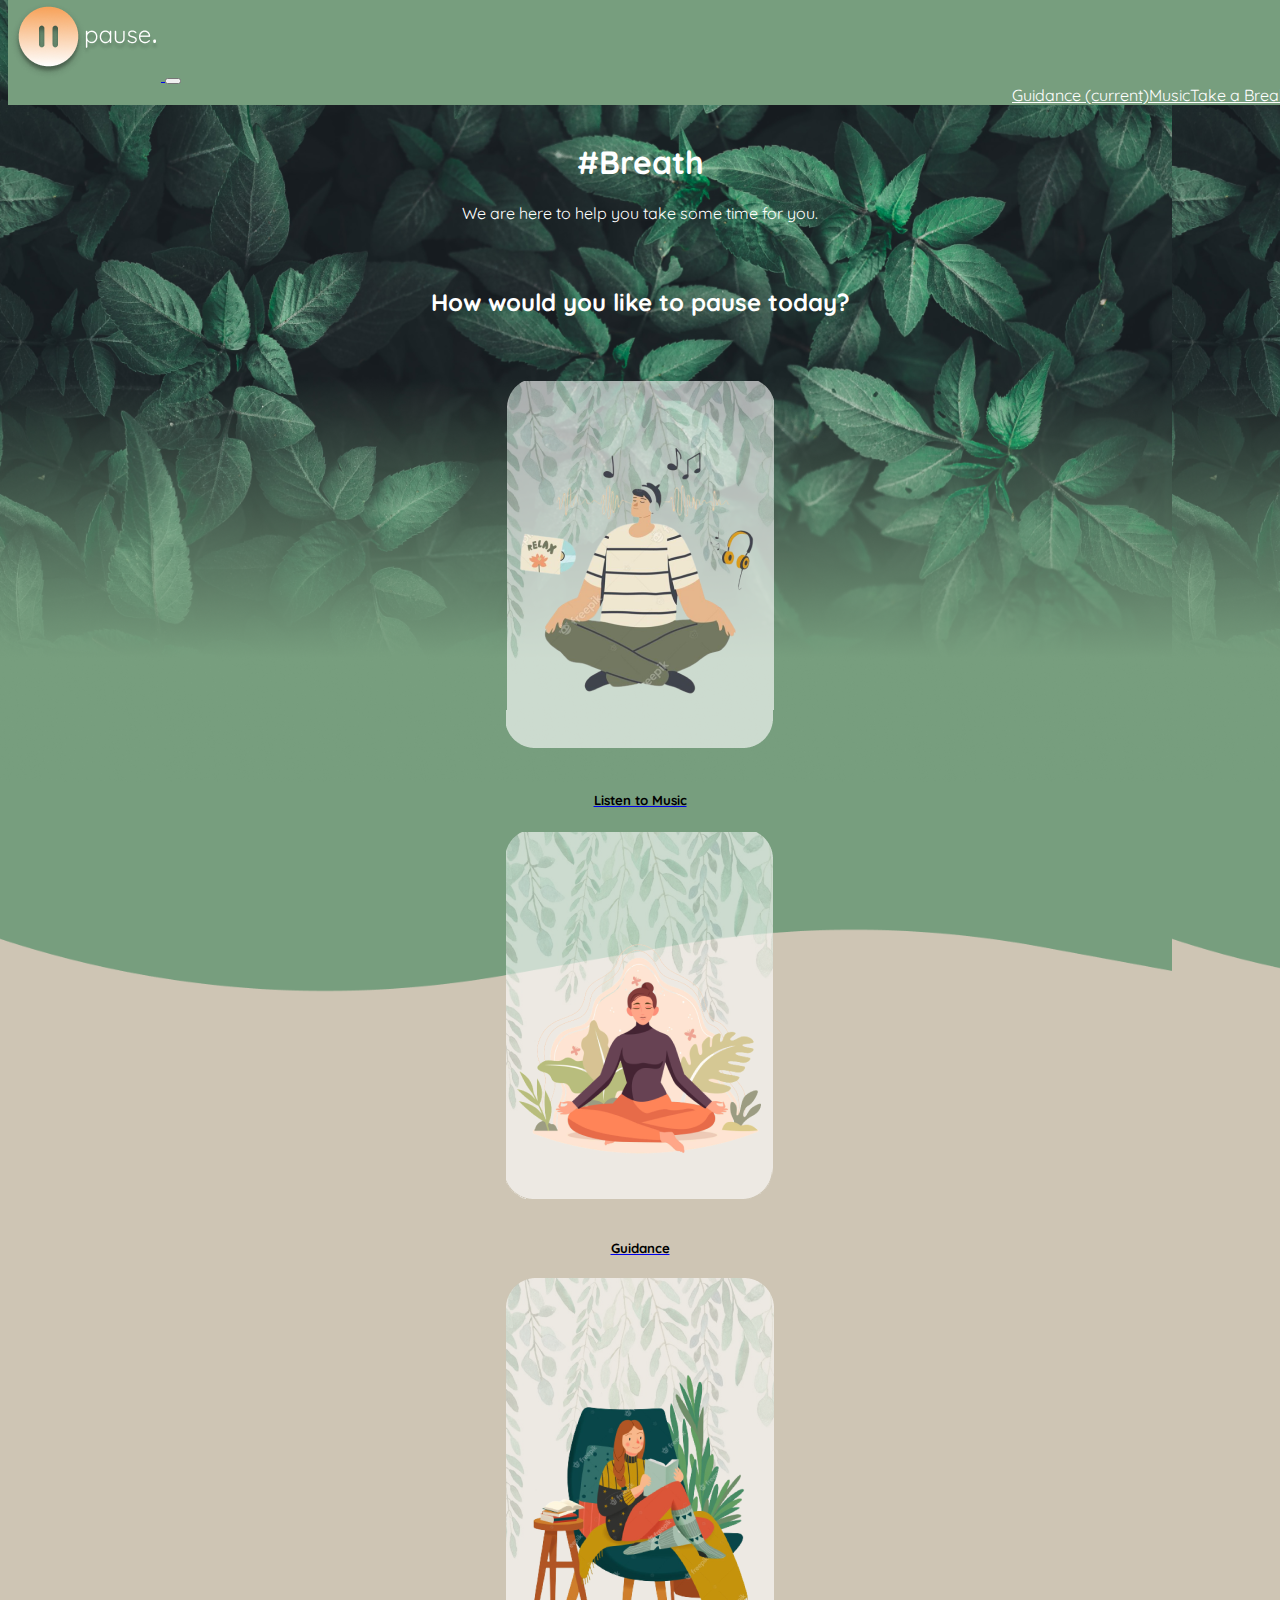
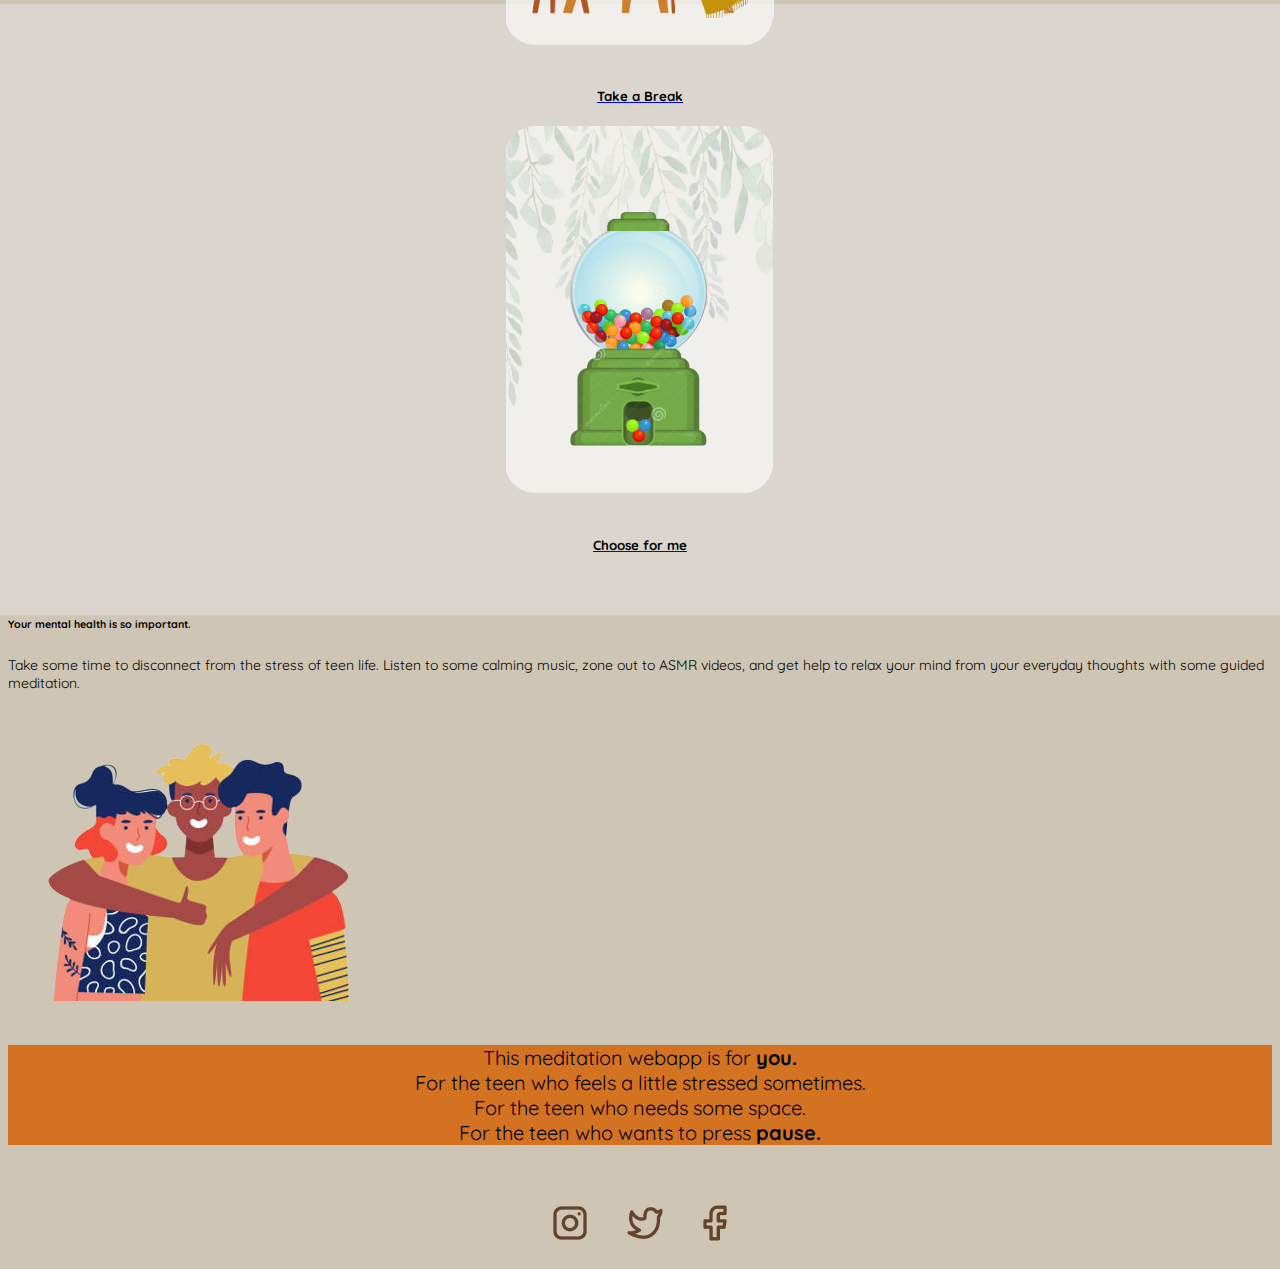
==== index.html @ 40119137 "push" ====
<!doctype html>
<html lang="en">
  <head>
    <!-- Required meta tags -->
    <meta charset="utf-8">
    <meta name="viewport" content="width=device-width, initial-scale=1, shrink-to-fit=no">

    <!-- Bootstrap CSS -->
    <link rel="stylesheet" href="https://cdn.jsdelivr.net/npm/bootstrap@4.6.1/dist/css/bootstrap.min.css" integrity="sha384-zCbKRCUGaJDkqS1kPbPd7TveP5iyJE0EjAuZQTgFLD2ylzuqKfdKlfG/eSrtxUkn" crossorigin="anonymous">

    <link rel="stylesheet" type="text/css" href="style.css">
    <title>Pause Meditation & Focus</title>
    
  </head>
  <body>
    <!--start Nav-->
<div class="sticky-top">
  <nav class="navbar navbar-expand-lg navbar-light bg-light">
   <a href="index.html"> <img src="images/LOGOIMAGE.png">
    <button class="navbar-toggler" type="button" data-toggle="collapse" data-target="#navbarNavAltMarkup" aria-controls="navbarNavAltMarkup" aria-expanded="false" aria-label="Toggle navigation">
  <span class="navbar-toggler-icon"></span>
    </button></a>
<div class="collapse navbar-collapse container-fluid" id="navbarNavAltMarkup">
  <div class="navbar-nav">
    <a class="nav-link active" href="guide.html">Guidance <span class="sr-only">(current)</span></a>
    <a class="nav-link" href="Miusic.html">Music</a>
    <a class="nav-link" href="TakeBreak.html">Take a Break</a>
  </div>
</div>
</nav>
</div>

<!--Fold-->

<div class="container">

          <section class="Featured">
              
        <div class="Hero">
             <div class="txtCenered">
            <h1>
               #Breath
           </h1>
           <p>
            We are here to help you take 
            some time for you.
           </p>
      
        <div class="FeaturedTitle">
           <h2 class="TitleText">
            How would you like to pause today?
           </h2>
        </div>
    </div>

    <div class="card-deck txtCenered">
       <div class="card ">
         <a href="Miusic.html"> <img src="images/ListenToMusic.png" class="card-img-top" alt="...">
                    <h5 class="card-title">Listen to Music</h5>
                </a> 
    </div>
        <div class="card">
         <a href="guide.html"> <img src="images/Guidance.png" class="card-img-top" alt="...">
          <h5 class="card-title">Guidance</h5>
        </a>
       </div>
       <div class="card">
       <a href="TakeBreak.html"> <img src="images/TakeaBreak.png" class="card-img-top" alt="...">
         <h5 class="card-title">Take a Break</h5>
        </a>
      </div>


        <div class="card">
           <a href="gumbleMachine.html"> <img src="images/Gumball.png" class="card-img-top" alt="...">
             <h5 class="card-title">Choose for me</h5>
            </a>
          </div>
      </div>
  </div>
</div>

<!--footer-->

<div class="container">
    <div class="row">
      <div class="col"> <h6 class="card-text">Your mental health is so important. 
    </h6>
<p class="card-text txtcardy"> 
Take some time to disconnect from the stress of teen life.
Listen to some calming music, zone out to ASMR videos, 
and get help to relax your mind from your everyday thoughts 
with some guided meditation.
 </p></div>
      <div class="col"><img src="images/FriendsHuggingFooter.png" alt="..."></div>

    </div>
  </div>


 <br>
<div class="naranja">
   <p> This meditation webapp is for <b> you.</b> <br>
    For the teen who feels a little stressed sometimes. <br>
    For the teen who needs some space. <br>
    For the teen who wants to press <b>pause.</b> <br></p>

</div>

<br>
<!--Footer links-->

        <div class="footerlinks">   
        
            <div>
                <img class="footericons" src="images/instagram.png" alt="instagram">
            </div>
            <div>
                <img class="footericons" src="images/twitter.png" alt="twitter">
            </div>
            <div>
                <img class="footericons" src="images/facebook.png" alt="facebook">
            </div>
        </div>
     
    
              </div>
        </secton>
        </section>
    <!-- Optional JavaScript; choose one of the two! -->

    <!-- Option 1: jQuery and Bootstrap Bundle (includes Popper) -->
    <script src="https://cdn.jsdelivr.net/npm/jquery@3.5.1/dist/jquery.slim.min.js" integrity="sha384-DfXdz2htPH0lsSSs5nCTpuj/zy4C+OGpamoFVy38MVBnE+IbbVYUew+OrCXaRkfj" crossorigin="anonymous"></script>
    <script src="https://cdn.jsdelivr.net/npm/bootstrap@4.6.1/dist/js/bootstrap.bundle.min.js" integrity="sha384-fQybjgWLrvvRgtW6bFlB7jaZrFsaBXjsOMm/tB9LTS58ONXgqbR9W8oWht/amnpF" crossorigin="anonymous"></script>

    <!-- Option 2: Separate Popper and Bootstrap JS -->
    <!--
    <script src="https://cdn.jsdelivr.net/npm/jquery@3.5.1/dist/jquery.slim.min.js" integrity="sha384-DfXdz2htPH0lsSSs5nCTpuj/zy4C+OGpamoFVy38MVBnE+IbbVYUew+OrCXaRkfj" crossorigin="anonymous"></script>
    <script src="https://cdn.jsdelivr.net/npm/popper.js@1.16.1/dist/umd/popper.min.js" integrity="sha384-9/reFTGAW83EW2RDu2S0VKaIzap3H66lZH81PoYlFhbGU+6BZp6G7niu735Sk7lN" crossorigin="anonymous"></script>
    <script src="https://cdn.jsdelivr.net/npm/bootstrap@4.6.1/dist/js/bootstrap.min.js" integrity="sha384-VHvPCCyXqtD5DqJeNxl2dtTyhF78xXNXdkwX1CZeRusQfRKp+tA7hAShOK/B/fQ2" crossorigin="anonymous"></script>
    -->
  </body>
</html>
---- style.css ----
@import url('https://fonts.googleapis.com/css2?family=Quicksand:wght@300;400;500;600;700&display=swap');
body {
    padding-top: 70px;
    background-color: #779E7E;
    background-image: url(images/background2grrenAndBrown.png);
    background-size: contain;
    color: white;
    font-family: 'Quicksand', sans-serif;
}

/* nav bar*/
.navbar {
    background-color: #779E7E !important ;
}

.navbar-nav {
    font-family: 'Quicksand', sans-serif;
    display: flex;
    justify-content: space-between;
    align-items: right;
}
nav.navbar.navbar-expand-lg.navbar-light.bg-light {
    position: fixed;
    top: 0;
    width: 100%;
}

/* fold*/

h5{
    color: black;
}

.txtCenered{
    text-align: center;
}
.Featured {
    color: white
}
.Hero{
    font-family: 'Quicksand', sans-serif;
    margin: 4em;
    text-align: left;
    
}
.FeaturedTitle {
    font-family: 'Quicksand', sans-serif;
    margin: 4em;
    
}
.FeaturedOptions {
    display: flex;

    font-family: 'Quicksand', sans-serif;
}
.ListenToMusic {
    padding: 10px;
    text-align: center;

}
.Guidance {
    padding: 10px;
    text-align: center;
}
.TakeaBreak {
    padding: 10px;
    text-align: center;
}
.Gumball {
    padding: 10px;
    text-align: center;
}

/*footer*/

.card-text{
    color: black;
    background-color: rgba(255, 255, 255, 0);
}
.TanWave {
    height: 2px;
    display: flex;
    width: 100%;
}
.FooterText {
    width: 200px;
    height: 200px;
    font-size: 24px;
    margin: 150px;
}
footer {
   
    display: flex;
    text-align: left;
    color: black;
    padding: 70px;
    display: flex;
}
.footericons {
    background-color: #CEC5B4;
    display: flex;
    align-items: center;
    justify-content: center;
    padding: 20px;
}
.footerlinks {
    background-color: #CEC5B4;
    display: flex;
    align-items: center;
    justify-content: center;
}
.Line {
    width: 700px;
    height: 2px;
}
.footerline {
    display: flex;
    align-items: center;
    justify-content: center;
    width: 600px;
    height: 1px;
}

.naranja{
    display: flexbox;
    text-align: center;
color: black;
font-size: 20px;
    background-color: #D37221;
}

.card{
    background-color: #cec5b400;
    border: none;
}

.txtcardy{
    font-size: 14px;
}

.navbar-collapse.container-fluid {
    display: flex;
    justify-content: right;
}

.nav-link {
    color: white !important;
}
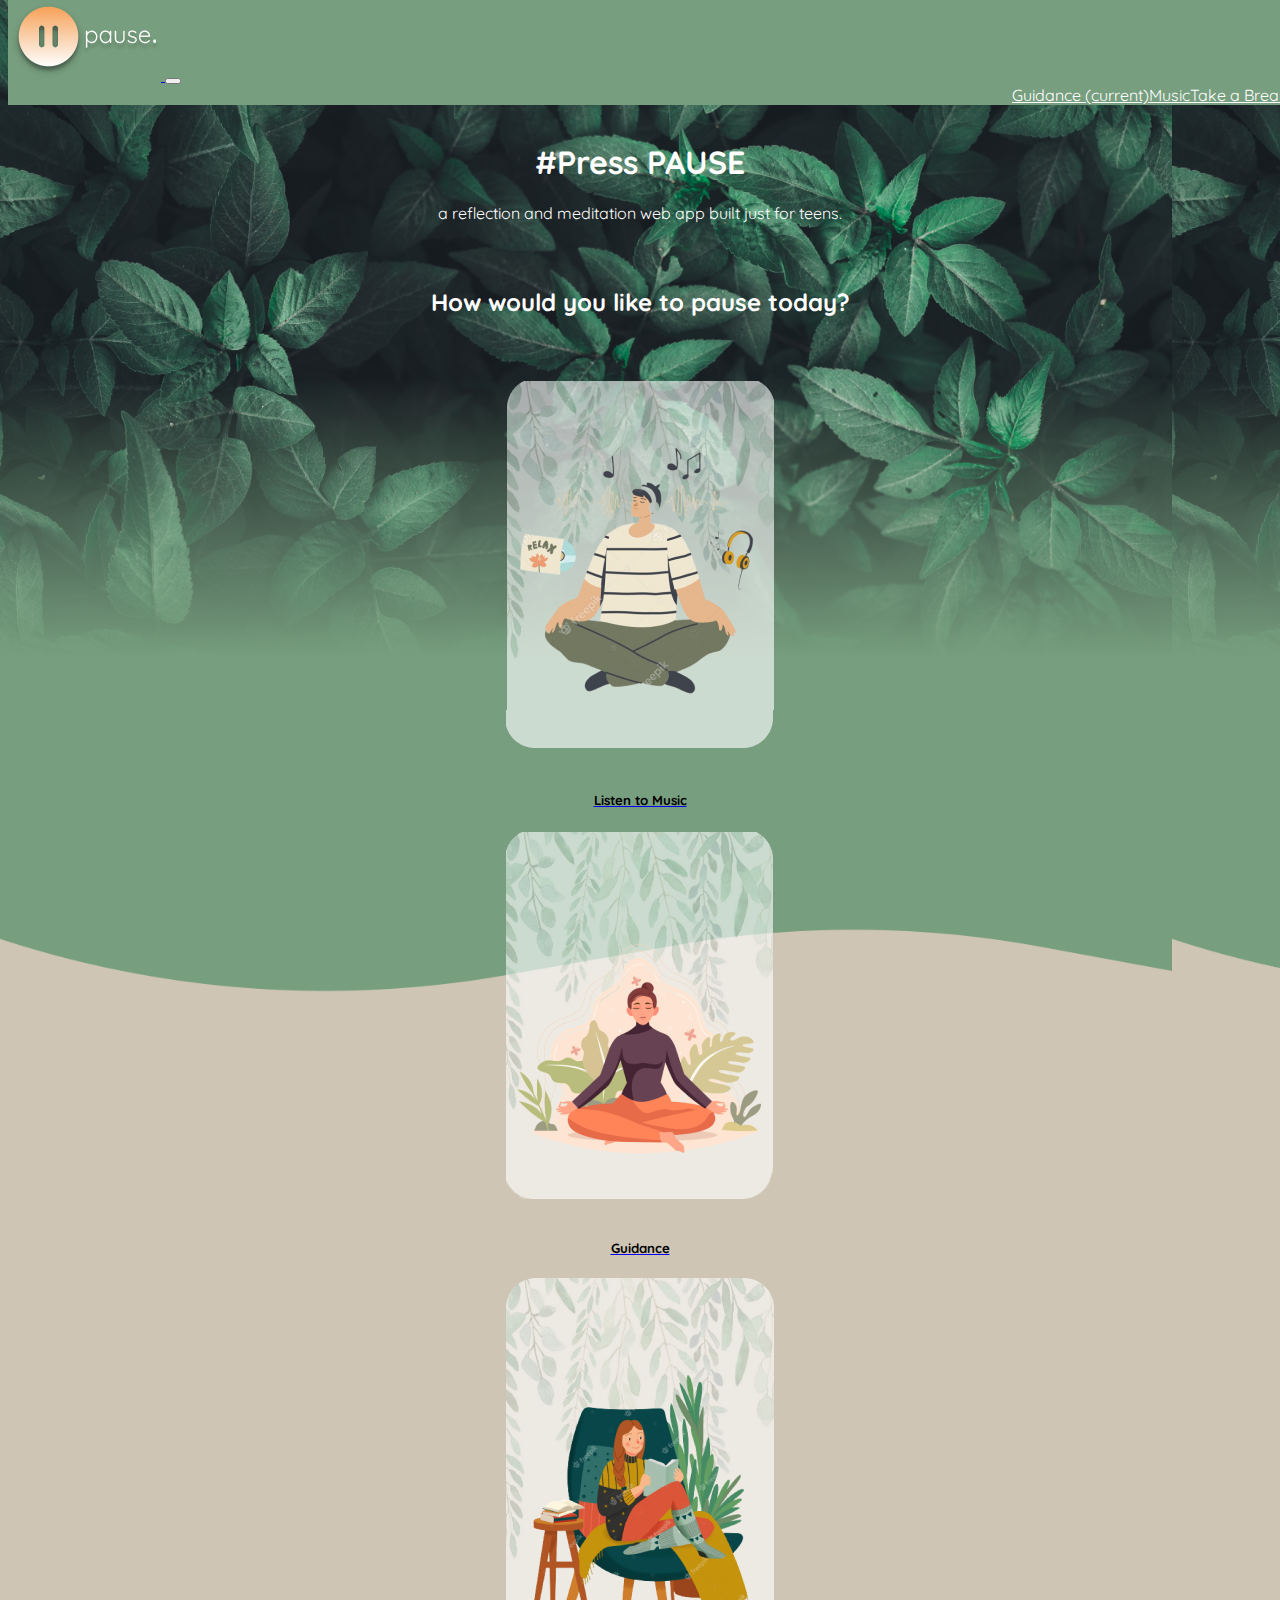
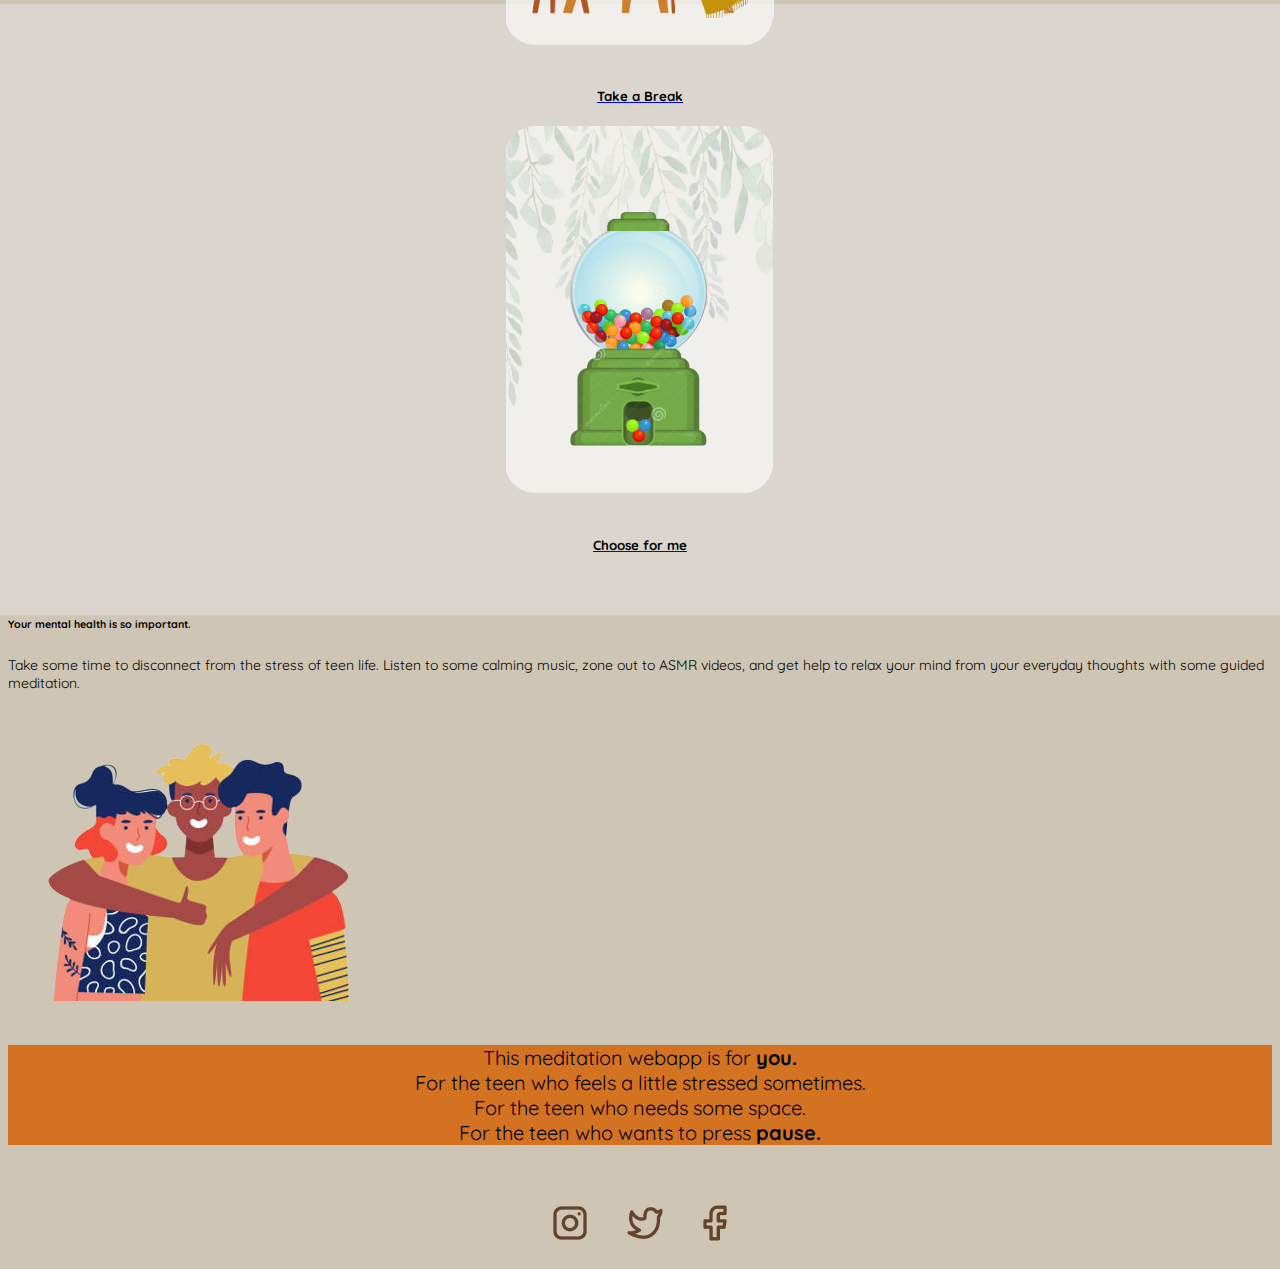
==== commit 2d0018b9: "tag" ====
--- a/index.html
+++ b/index.html
@@ -39,11 +39,10 @@
         <div class="Hero">
              <div class="txtCenered">
             <h1>
-               #Breath
+               #Press PAUSE
            </h1>
            <p>
-            We are here to help you take 
-            some time for you.
+            a reflection and meditation web app built just for teens.
            </p>
       
         <div class="FeaturedTitle">
